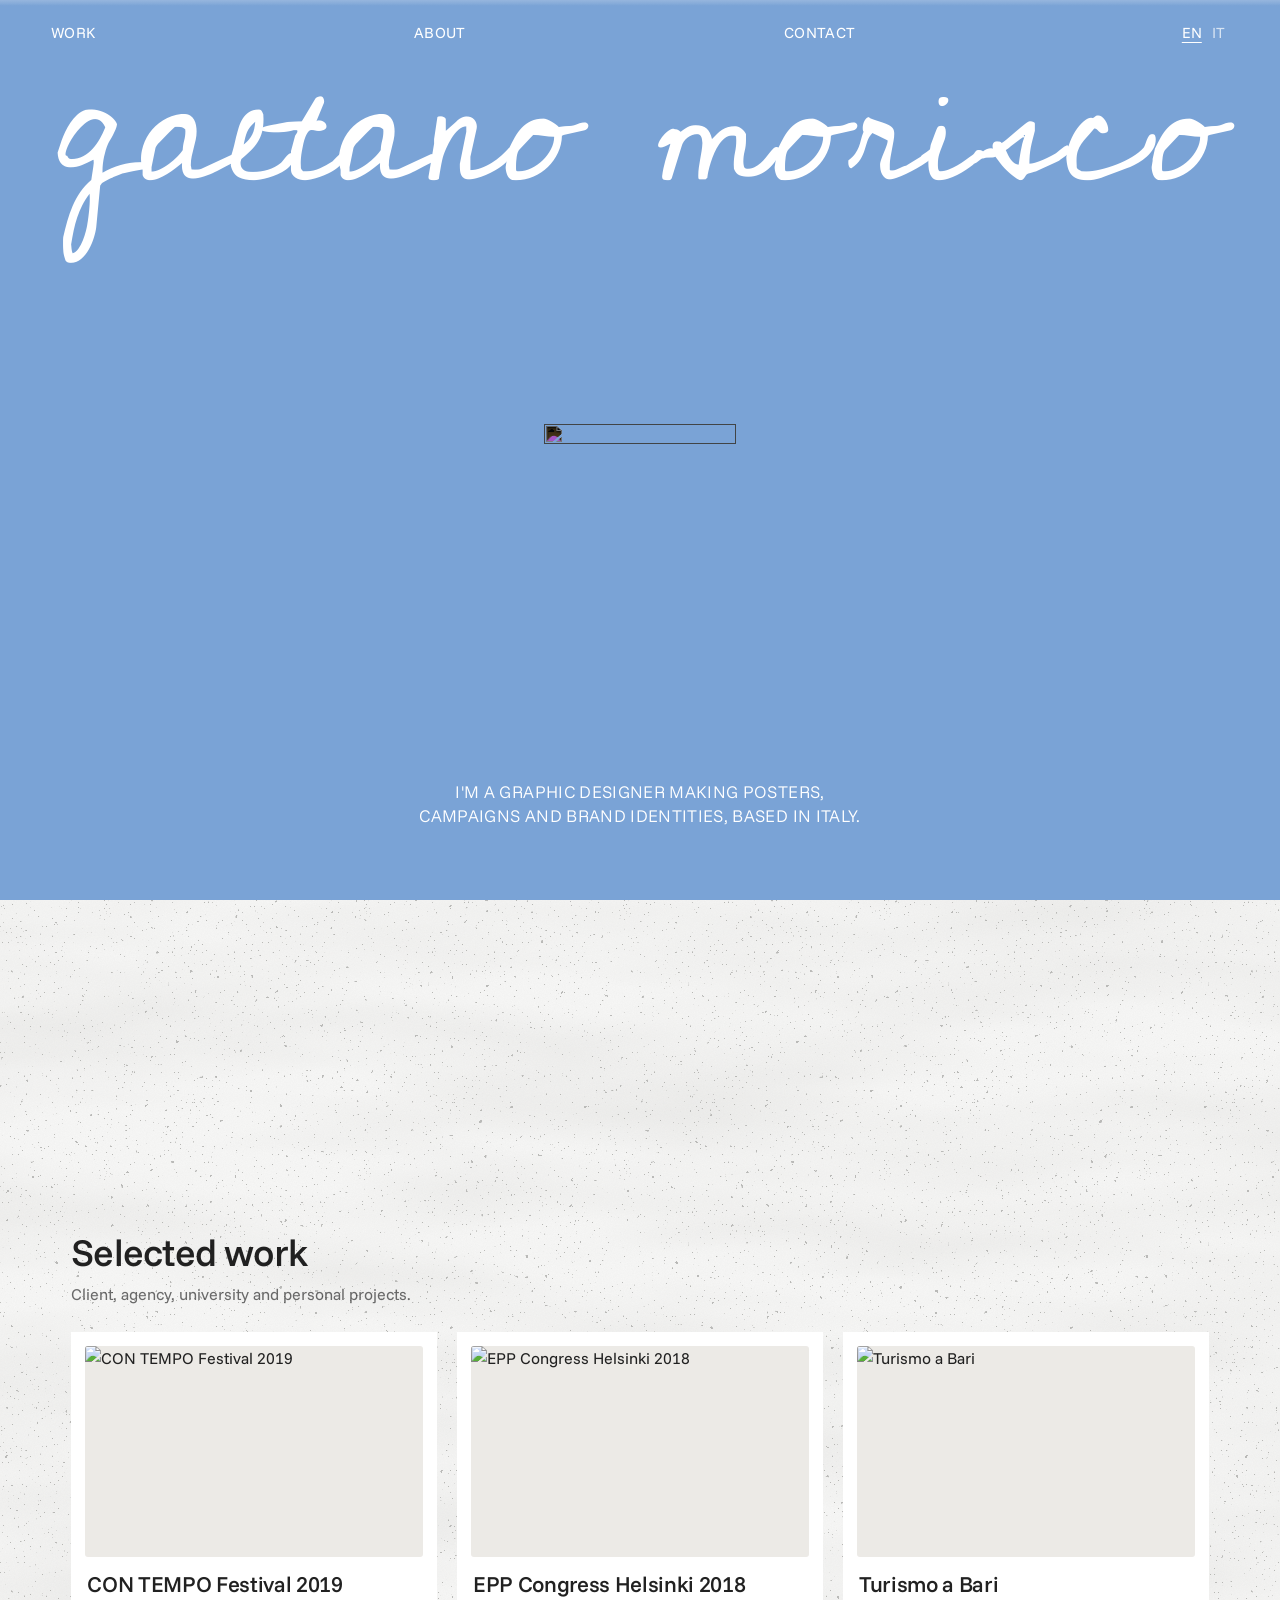
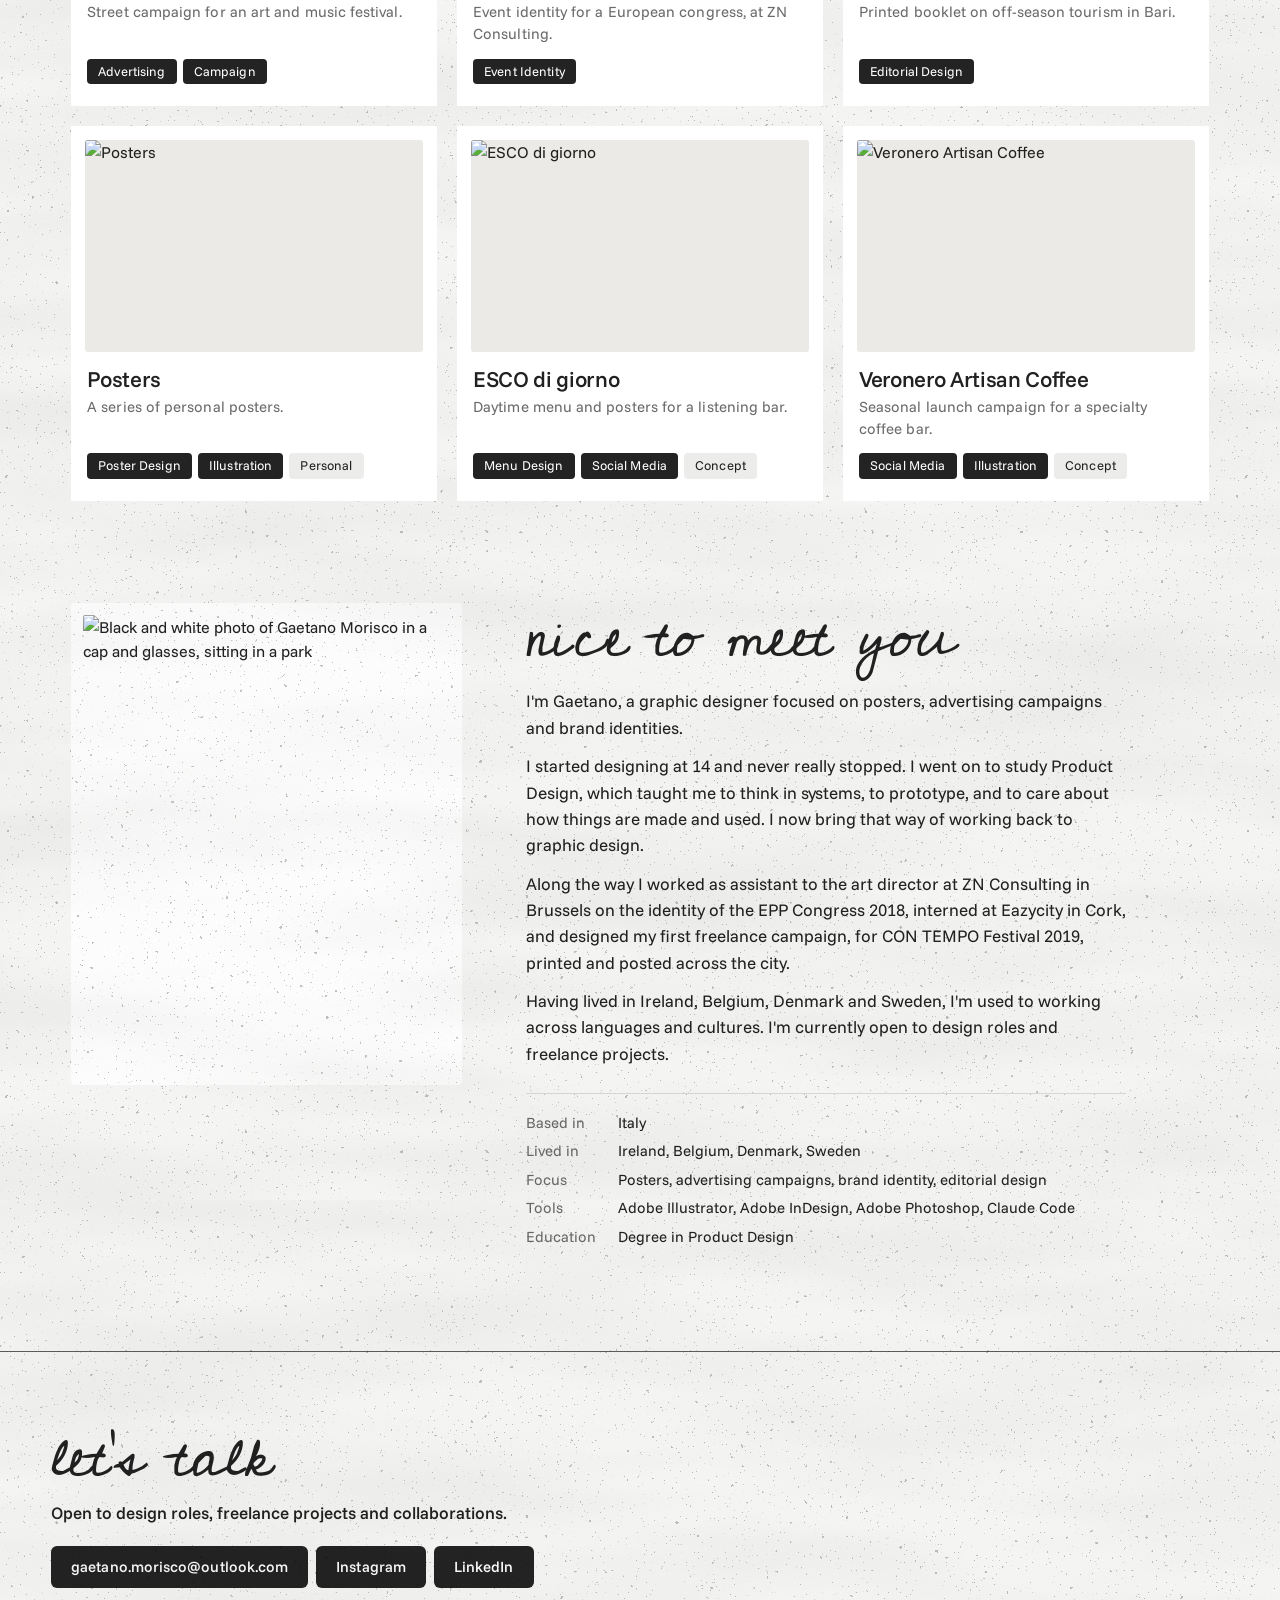
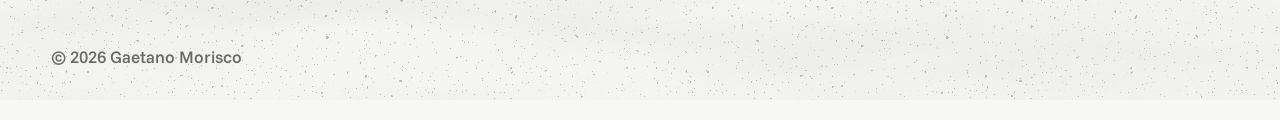
==== index.html @ 91a1e00b "Load the Drowner font faster and fade the name in once it's ready (no fallback-font flash) Co-Author" ====
<!doctype html>
<html lang="en">
<head>
  <meta charset="utf-8">
  <meta name="viewport" content="width=device-width, initial-scale=1">
  <title>Gaetano Morisco — Graphic Designer</title>
  <meta name="description" content="Graphic design portfolio of Gaetano Morisco: posters, campaigns and brand identities.">
  <meta property="og:type" content="website">
  <meta property="og:title" content="Gaetano Morisco — Graphic Designer">
  <meta property="og:description" content="Graphic design portfolio of Gaetano Morisco: posters, campaigns and brand identities.">
  <meta property="og:image" content="https://gaetanomorisco.github.io/portfolio/images/preview.jpg">
  <meta property="og:image:width" content="1200">
  <meta property="og:image:height" content="630">
  <meta name="twitter:card" content="summary_large_image">
  <link rel="icon" type="image/png" href="images/favicon.png">
  <link rel="preload" href="fonts/Drowner.otf" as="font" type="font/otf" crossorigin>
  <link rel="preconnect" href="https://fonts.googleapis.com">
  <link rel="preconnect" href="https://fonts.gstatic.com" crossorigin>
  <link href="https://fonts.googleapis.com/css2?family=Funnel+Sans:wght@300;400;500;600&family=Cedarville+Cursive&display=swap" rel="stylesheet">
  <link rel="stylesheet" href="style.css">
</head>
<body>
  <header class="topbar float">
    <a href="#top" class="name">Gaetano Morisco</a>
    <nav>
      <a href="#work">work</a>
      <a href="#about">about</a>
      <a href="#contact">contact</a>
      <span class="lang" role="group" aria-label="Language">
        <button type="button" data-lang="en" aria-pressed="true">EN</button>
        <button type="button" data-lang="it" aria-pressed="false">IT</button>
      </span>
    </nav>
  </header>

  <main id="top">
    <section class="glass-hero">
      <nav class="hero-nav">
        <a href="#work">work</a>
        <a href="#about">about</a>
        <a href="#contact">contact</a>
        <span class="lang" role="group" aria-label="Language">
          <button type="button" data-lang="en" aria-pressed="true">EN</button>
          <button type="button" data-lang="it" aria-pressed="false">IT</button>
        </span>
      </nav>
      <h1 class="hero-name"><span>gaetano morisco</span></h1>
      <img class="hero-doodle" src="images/doodle-2.png" alt="" width="800" height="571">
      <p class="hero-line">I'm a graphic designer making posters, campaigns and brand identities, based in Italy.</p>
    </section>

    <div class="strip" aria-hidden="true"><div class="track"><a href="work/contempo.html" tabindex="-1"><img src="images/contempo-poster.jpg" alt="" loading="lazy"></a><a href="work/epp-congress.html" tabindex="-1"><img src="images/epp-logo.jpg" alt="" loading="lazy"></a><a href="work/posters.html" tabindex="-1"><img src="images/poster-going-down.jpg" alt="" loading="lazy"></a><a href="work/esco.html" tabindex="-1"><img src="images/esco-espresso.jpg" alt="" loading="lazy"></a><a href="work/veronero.html" tabindex="-1"><img src="images/veronero-launch.jpg" alt="" loading="lazy"></a><a href="work/turismo-a-bari.html" tabindex="-1"><img src="images/bari-cover.jpg" alt="" loading="lazy"></a><a href="work/contempo.html" tabindex="-1"><img src="images/contempo-billboard.jpg" alt="" loading="lazy"></a><a href="work/epp-congress.html" tabindex="-1"><img src="images/epp-lockups.jpg" alt="" loading="lazy"></a><a href="work/posters.html" tabindex="-1"><img src="images/poster-first-love.jpg" alt="" loading="lazy"></a><a href="work/esco.html" tabindex="-1"><img src="images/esco-coldbrew.jpg" alt="" loading="lazy"></a><a href="work/veronero.html" tabindex="-1"><img src="images/veronero-save.jpg" alt="" loading="lazy"></a><a href="work/turismo-a-bari.html" tabindex="-1"><img src="images/bari-strategies.jpg" alt="" loading="lazy"></a><a href="work/epp-congress.html" tabindex="-1"><img src="images/epp-icons.gif" alt="" loading="lazy"></a><a href="work/posters.html" tabindex="-1"><img src="images/poster-incongruity.jpg" alt="" loading="lazy"></a><a href="work/esco.html" tabindex="-1"><img src="images/esco-cornetto.jpg" alt="" loading="lazy"></a><a href="work/veronero.html" tabindex="-1"><img src="images/veronero-montblanc.jpg" alt="" loading="lazy"></a><a href="work/contempo.html" tabindex="-1"><img src="images/contempo-poster.jpg" alt="" loading="lazy"></a><a href="work/epp-congress.html" tabindex="-1"><img src="images/epp-logo.jpg" alt="" loading="lazy"></a><a href="work/posters.html" tabindex="-1"><img src="images/poster-going-down.jpg" alt="" loading="lazy"></a><a href="work/esco.html" tabindex="-1"><img src="images/esco-espresso.jpg" alt="" loading="lazy"></a><a href="work/veronero.html" tabindex="-1"><img src="images/veronero-launch.jpg" alt="" loading="lazy"></a><a href="work/turismo-a-bari.html" tabindex="-1"><img src="images/bari-cover.jpg" alt="" loading="lazy"></a><a href="work/contempo.html" tabindex="-1"><img src="images/contempo-billboard.jpg" alt="" loading="lazy"></a><a href="work/epp-congress.html" tabindex="-1"><img src="images/epp-lockups.jpg" alt="" loading="lazy"></a><a href="work/posters.html" tabindex="-1"><img src="images/poster-first-love.jpg" alt="" loading="lazy"></a><a href="work/esco.html" tabindex="-1"><img src="images/esco-coldbrew.jpg" alt="" loading="lazy"></a><a href="work/veronero.html" tabindex="-1"><img src="images/veronero-save.jpg" alt="" loading="lazy"></a><a href="work/turismo-a-bari.html" tabindex="-1"><img src="images/bari-strategies.jpg" alt="" loading="lazy"></a><a href="work/epp-congress.html" tabindex="-1"><img src="images/epp-icons.gif" alt="" loading="lazy"></a><a href="work/posters.html" tabindex="-1"><img src="images/poster-incongruity.jpg" alt="" loading="lazy"></a><a href="work/esco.html" tabindex="-1"><img src="images/esco-cornetto.jpg" alt="" loading="lazy"></a><a href="work/veronero.html" tabindex="-1"><img src="images/veronero-montblanc.jpg" alt="" loading="lazy"></a></div></div>

    <section id="work" class="section wrap">
      <h2>Selected work</h2>
      <p class="sub">Client, agency, university and personal projects.</p>
      <div class="cards">
        <a class="card" href="work/contempo.html">
          <div class="img"><img src="images/contempo-banner.jpg" alt="CON TEMPO Festival 2019" style="object-position: 50% 40%" loading="lazy"></div>
          <h3>CON TEMPO Festival 2019</h3>
          <p>Street campaign for an art and music festival.</p>
          <div class="tags"><span class="tag">Advertising</span><span class="tag">Campaign</span></div>
        </a>
        <a class="card" href="work/epp-congress.html">
          <div class="img"><img src="images/epp-stage.jpg" alt="EPP Congress Helsinki 2018" style="object-position: 50% 50%" loading="lazy"></div>
          <h3>EPP Congress Helsinki 2018</h3>
          <p>Event identity for a European congress, at ZN Consulting.</p>
          <div class="tags"><span class="tag">Event Identity</span></div>
        </a>
        <a class="card" href="work/turismo-a-bari.html">
          <div class="img"><img src="images/bari-mockup.jpg" alt="Turismo a Bari" style="object-position: 45% 50%" loading="lazy"></div>
          <h3>Turismo a Bari</h3>
          <p>Printed booklet on off-season tourism in Bari.</p>
          <div class="tags"><span class="tag">Editorial Design</span></div>
        </a>
        <a class="card" href="work/posters.html">
          <div class="img"><img src="images/mockup-posters.jpg" alt="Posters" style="object-position: 50% 50%" loading="lazy"></div>
          <h3>Posters</h3>
          <p>A series of personal posters.</p>
          <div class="tags"><span class="tag">Poster Design</span><span class="tag">Illustration</span><span class="tag light">Personal</span></div>
        </a>
        <a class="card" href="work/esco.html">
          <div class="img"><img src="images/mockup-esco.jpg" alt="ESCO di giorno" style="object-position: 50% 50%" loading="lazy"></div>
          <h3>ESCO di giorno</h3>
          <p>Daytime menu and posters for a listening bar.</p>
          <div class="tags"><span class="tag">Menu Design</span><span class="tag">Social Media</span><span class="tag light">Concept</span></div>
        </a>
        <a class="card" href="work/veronero.html">
          <div class="img"><img src="images/veronero-feed.jpg" alt="Veronero Artisan Coffee" style="object-position: 50% 50%" loading="lazy"></div>
          <h3>Veronero Artisan Coffee</h3>
          <p>Seasonal launch campaign for a specialty coffee bar.</p>
          <div class="tags"><span class="tag">Social Media</span><span class="tag">Illustration</span><span class="tag light">Concept</span></div>
        </a>
      </div>
    </section>


    <section id="about" class="section wrap about">
      <figure class="photo"><img src="images/portrait.jpg" alt="Black and white photo of Gaetano Morisco in a cap and glasses, sitting in a park" loading="lazy"></figure>
      <div>
        <h2 class="hand">nice to meet you</h2>
        <p>I'm Gaetano, a graphic designer focused on posters, advertising campaigns and brand identities.</p>
        <p>I started designing at 14 and never really stopped. I went on to study Product Design, which taught me to think in systems, to prototype, and to care about how things are made and used. I now bring that way of working back to graphic design.</p>
        <p>Along the way I worked as assistant to the art director at ZN Consulting in Brussels on the identity of the EPP Congress 2018, interned at Eazycity in Cork, and designed my first freelance campaign, for CON TEMPO Festival 2019, printed and posted across the city.</p>
        <p>Having lived in Ireland, Belgium, Denmark and Sweden, I'm used to working across languages and cultures. I'm currently open to design roles and freelance projects.</p>
        <dl>
          <dt>Based in</dt><dd>Italy</dd>
          <dt>Lived in</dt><dd>Ireland, Belgium, Denmark, Sweden</dd>
          <dt>Focus</dt><dd>Posters, advertising campaigns, brand identity, editorial design</dd>
          <dt>Tools</dt><dd>Adobe Illustrator, Adobe InDesign, Adobe Photoshop, Claude Code</dd>
          <dt>Education</dt><dd>Degree in Product Design</dd>
        </dl>
      </div>
    </section>
  </main>

  <footer id="contact" class="contact">
    <div class="inner">
      <div>
        <h2>let's talk</h2>
        <p>Open to design roles, freelance projects and collaborations.</p>
        <div class="buttons">
          <a class="btn" href="mailto:gaetano.morisco@outlook.com">gaetano.morisco@outlook.com</a>
          <a class="btn" href="https://www.instagram.com/gtn.mrs/" target="_blank" rel="noopener">Instagram</a>
          <a class="btn" href="https://www.linkedin.com/in/gaetanomorisco/" target="_blank" rel="noopener">LinkedIn</a>
        </div>
      </div>
      <img class="doodle doodle-end" src="images/doodle-cup.png" alt="" loading="lazy">
    </div>
    <p class="legal">© 2026 Gaetano Morisco</p>
  </footer>

  <script>
    // stretch the name to run edge to edge
    const nameEl = document.querySelector('.hero-name'), nameSpan = nameEl.querySelector('span');
    function fitName() {
      nameEl.style.fontSize = '100px';
      nameEl.style.fontSize = (100 * nameEl.clientWidth / nameSpan.offsetWidth) + 'px';
    }
    const showName = () => { fitName(); nameEl.classList.add('name-ready'); };
    document.fonts.load('1em Drowner').then(showName, showName);
    setTimeout(showName, 3000); // never leave it hidden on a very slow connection
    addEventListener('resize', fitName);
    // the top bar slides in once the hero has scrolled away
    const bar = document.querySelector('.topbar.float');
    const hero = document.querySelector('.glass-hero');
    const onScroll = () => bar.classList.toggle('show', scrollY > hero.offsetHeight - 80);
    addEventListener('scroll', onScroll, { passive: true }); onScroll();
  </script>
  <script src="lang.js"></script>
</body>
</html>
---- style.css ----
/* ------------------------------------------------------------
   Light, friendly portfolio: handwritten greeting, doodles,
   a scrolling strip of work and simple white project cards.
   ------------------------------------------------------------ */
:root {
  --bg: #f7f7f6;
  --card: #ffffff;
  --ink: #212121;
  --muted: #6b6b6b;
  --line: #d9d9d6;
  --pill: #232323;

  --sans: "Funnel Sans", "Helvetica Neue", Arial, sans-serif;
  --hand: "Drowner", "Cedarville Cursive", "Bradley Hand", cursive;

  --gutter: clamp(16px, 4vw, 56px);
  --wrap: 1240px;
}

/* Drowner by Hainz Studio — the font file goes in the fonts/ folder */
@font-face {
  font-family: "Drowner";
  src: url("fonts/Drowner.otf") format("opentype");
  font-display: block;
}

* { box-sizing: border-box; margin: 0; padding: 0; }
html { scroll-behavior: smooth; }
body { position: relative; background: var(--bg); color: var(--ink); font-family: var(--sans); font-size: 16px; line-height: 1.5; -webkit-font-smoothing: antialiased; overflow-x: hidden; }
/* Photocopy texture over the whole page (project images sit above it) */
body::after {
  content: "";
  position: absolute;
  inset: 0;
  pointer-events: none;
  z-index: 100;
  opacity: .38;
  mix-blend-mode: multiply;
  background-image:
    /* toner speckle: small sharp dark dots */
    url("data:image/svg+xml,%3Csvg xmlns='http://www.w3.org/2000/svg' width='260' height='260'%3E%3Cfilter id='s'%3E%3CfeTurbulence type='fractalNoise' baseFrequency='0.5' numOctaves='2' seed='3' stitchTiles='stitch'/%3E%3CfeColorMatrix values='0 0 0 0 0.08 0 0 0 0 0.08 0 0 0 0 0.07 40 0 0 0 -29.4'/%3E%3C/filter%3E%3Crect width='100%25' height='100%25' filter='url(%23s)'/%3E%3C/svg%3E"),
    /* dust: fewer, bigger specks */
    url("data:image/svg+xml,%3Csvg xmlns='http://www.w3.org/2000/svg' width='620' height='620'%3E%3Cfilter id='d'%3E%3CfeTurbulence type='fractalNoise' baseFrequency='0.2' numOctaves='2' seed='11' stitchTiles='stitch'/%3E%3CfeColorMatrix values='0 0 0 0 0.1 0 0 0 0 0.1 0 0 0 0 0.09 40 0 0 0 -31.4'/%3E%3C/filter%3E%3Crect width='100%25' height='100%25' filter='url(%23d)'/%3E%3C/svg%3E"),
    /* uneven toner: soft blotches and faint horizontal streaks */
    url("data:image/svg+xml,%3Csvg xmlns='http://www.w3.org/2000/svg' width='1400' height='1400'%3E%3Cfilter id='t'%3E%3CfeTurbulence type='fractalNoise' baseFrequency='0.0025 0.012' numOctaves='3' seed='7' stitchTiles='stitch'/%3E%3CfeColorMatrix values='0 0 0 0 0.3 0 0 0 0 0.29 0 0 0 0 0.27 0.5 0 0 0 -0.16'/%3E%3C/filter%3E%3Crect width='100%25' height='100%25' filter='url(%23t)'/%3E%3C/svg%3E"),
    /* fine paper grain */
    url("data:image/svg+xml,%3Csvg xmlns='http://www.w3.org/2000/svg' width='200' height='200'%3E%3Cfilter id='n'%3E%3CfeTurbulence type='fractalNoise' baseFrequency='0.9' numOctaves='3' stitchTiles='stitch'/%3E%3CfeColorMatrix values='0 0 0 0 0.5 0 0 0 0 0.5 0 0 0 0 0.5 0 0 0 0.22 0'/%3E%3C/filter%3E%3Crect width='100%25' height='100%25' filter='url(%23n)'/%3E%3C/svg%3E");
}

/* keep artwork and the portrait clean: lift them above the grain */
.row img, .card .img, .about .photo img { position: relative; z-index: 101; }
.strip { position: relative; z-index: 101; }
.card { position: relative; z-index: 101; }

a { color: inherit; text-decoration: none; }
img, video { display: block; }
.wrap { max-width: var(--wrap); margin: 0 auto; padding: 0 var(--gutter); }
.hand { font-family: var(--hand); font-weight: 400; }

/* ---------- Top bar ---------- */
.topbar { position: sticky; top: 0; z-index: 200; display: flex; justify-content: space-between; align-items: center; gap: 16px;
  padding: 18px var(--gutter); background: rgba(247,247,246,.72); -webkit-backdrop-filter: blur(20px) saturate(180%); backdrop-filter: blur(20px) saturate(180%);
  border-bottom: 1px solid rgba(33,33,33,.12); }
/* soft edge where page content meets the floating bar */
.topbar::after { content: ""; position: absolute; left: 0; right: 0; top: 100%; height: 14px; pointer-events: none;
  background: linear-gradient(rgba(247,247,246,.55), rgba(247,247,246,0)); }
.name { font-size: 22px; letter-spacing: -0.01em; white-space: nowrap; }
.topbar nav { display: flex; align-items: center; gap: clamp(14px, 2.2vw, 30px); font-size: 19px; }
.topbar nav a { white-space: nowrap; }
.topbar nav a:hover { text-decoration: underline; text-underline-offset: 5px; text-decoration-thickness: 1px; }
.topbar nav a:active, .back:active, .next a:active, .lang button:active { opacity: .55; }
.lang { display: inline-flex; gap: 2px; font-size: 13px; margin-left: 4px; }
.lang button { font: inherit; background: none; border: 0; color: var(--muted); padding: 2px 4px; cursor: pointer; }
.lang button[aria-pressed="true"] { color: var(--ink); text-decoration: underline; text-underline-offset: 4px; }

/* ---------- Hero ---------- */
.hero { display: grid; grid-template-columns: minmax(0, 1fr) auto; align-items: center; gap: 30px;
  max-width: 1360px; margin: 0 auto; padding: clamp(60px, 10vw, 140px) var(--gutter) clamp(40px, 6vw, 80px); }
.hero h1 { font-family: var(--hand); font-weight: 400; font-size: clamp(54px, 9vw, 124px); line-height: 1.02; letter-spacing: -0.01em; }
.hero p { margin-top: 18px; max-width: 760px; font-size: clamp(18px, 1.6vw, 22px); line-height: 1.3; }
.hero p b { font-weight: 600; }
.doodle { width: clamp(150px, 19vw, 260px); height: auto; }
.doodle path, .doodle circle, .doodle ellipse { fill: none; stroke: #232323; stroke-width: 7; stroke-linecap: round; stroke-linejoin: round; }

/* ---------- Scrolling strip ---------- */
.strip { overflow: hidden; padding: 12px 0 clamp(60px, 8vw, 110px); }
.strip .track { display: flex; gap: 10px; width: max-content; animation: slide 60s linear infinite; }
.strip:hover .track { animation-play-state: paused; }
.strip a { flex: none; }
.strip img { height: clamp(160px, 17vw, 240px); width: auto; border-radius: 4px; }
@keyframes slide { to { transform: translateX(-50%); } }
@media (prefers-reduced-motion: reduce) { .strip .track { animation: none; } .strip { overflow-x: auto; } }

/* ---------- Project cards ---------- */
.section { padding-bottom: clamp(60px, 8vw, 110px); }
.section h2 { font-size: clamp(28px, 3vw, 38px); font-weight: 500; letter-spacing: -0.02em; line-height: 1.1; margin-bottom: 8px; }
.section .sub { color: var(--muted); font-size: 16px; margin-bottom: 26px; }
.cards { display: grid; grid-template-columns: repeat(3, minmax(0, 1fr)); gap: 20px; }
@media (max-width: 1000px) and (min-width: 761px) { .cards { grid-template-columns: repeat(2, minmax(0, 1fr)); } }
.card { background: var(--card); padding: 14px 14px 22px; transition: transform .35s cubic-bezier(.2,.8,.2,1), box-shadow .35s cubic-bezier(.2,.8,.2,1); display: flex; flex-direction: column; }
.card:hover { transform: translateY(-3px); box-shadow: 0 10px 26px rgba(0,0,0,.07); }
.card:active { transform: translateY(-1px) scale(.985); box-shadow: 0 4px 12px rgba(0,0,0,.06); transition-duration: .1s; }
.card .img { overflow: hidden; border-radius: 3px; background: #eceae6; }
.card img { width: 100%; aspect-ratio: 16 / 10; object-fit: cover; }
.card h3 { font-size: 22px; font-weight: 500; margin: 14px 2px 4px; letter-spacing: -0.015em; line-height: 1.2; }
.card p { font-size: 15px; color: var(--muted); margin: 0 2px 14px; line-height: 1.45; letter-spacing: .005em; }
.tags { display: flex; flex-wrap: wrap; gap: 6px; margin: auto 2px 0; }
.tag { background: var(--pill); color: #fff; font-size: 13px; letter-spacing: .01em; padding: 3px 11px; border-radius: 4px; }
.tag.light { background: #ececea; color: var(--ink); }

/* ---------- About ---------- */
.about { display: grid; grid-template-columns: minmax(0, 4fr) minmax(0, 7fr); gap: clamp(26px, 5vw, 70px); align-items: start; }
.about .photo { border-radius: 4px; overflow: hidden; background: var(--card); padding: 12px; }
.about .photo img { width: 100%; aspect-ratio: 4 / 5; object-fit: cover; border-radius: 2px; }
.about .hand { font-size: clamp(40px, 5vw, 64px); line-height: 1.05; margin-bottom: 18px; }
.about p { font-size: 17px; line-height: 1.55; max-width: 600px; }
.about p + p { margin-top: 12px; }
.about dl { display: grid; grid-template-columns: auto 1fr; gap: 6px 22px; margin-top: 26px; padding-top: 18px; border-top: 1px solid var(--line); font-size: 15px; max-width: 600px; }
.about dt { color: var(--muted); }

/* ---------- Footer / contact ---------- */
.contact { border-top: 1px solid #5d5d5d; }
.contact .inner { max-width: 1360px; margin: 0 auto; padding: clamp(40px, 6vw, 70px) var(--gutter) 30px; display: grid; grid-template-columns: minmax(0, 1fr) auto; gap: 30px; align-items: center; }
.contact h2 { font-family: var(--hand); font-weight: 400; font-size: clamp(40px, 5vw, 64px); line-height: 1.1; }
.contact p { font-size: 17px; margin: 8px 0 20px; font-weight: 500; }
.buttons { display: flex; flex-wrap: wrap; gap: 8px; }
.btn { background: var(--pill); color: #fff; font-size: 15px; font-weight: 500; letter-spacing: .005em; padding: 10px 20px; border-radius: 6px; transition: opacity .2s, transform .3s cubic-bezier(.2,.8,.2,1); }
.btn:hover { opacity: .85; }
.btn:active { transform: scale(.96); transition-duration: .1s; }
.contact .doodle { width: clamp(120px, 13vw, 180px); }
.legal { max-width: 1360px; margin: 0 auto; padding: 18px var(--gutter) 30px; font-size: 12px; color: var(--muted); }

/* ---------- Project pages ---------- */
.back { display: inline-block; font-size: 16px; margin: 28px 0 0; color: var(--muted); }
.back:hover { color: var(--ink); }
.case-head { padding: clamp(24px, 4vw, 50px) 0 clamp(30px, 4vw, 50px); }
.case-head h1 { font-size: clamp(40px, 6vw, 76px); font-weight: 500; letter-spacing: -0.03em; line-height: 1; margin: 12px 0 18px; }
.case-body { display: grid; grid-template-columns: minmax(0, 4fr) minmax(0, 7fr); gap: clamp(24px, 4vw, 60px); margin-top: clamp(24px, 3vw, 36px); padding-top: 20px; border-top: 1px solid var(--line); }
.facts-list { display: grid; grid-template-columns: auto 1fr; gap: 6px 18px; font-size: 15px; align-content: start; }
.facts-list dt { color: var(--muted); }
.story { font-size: 17px; line-height: 1.55; max-width: 640px; }
.story p + p { margin-top: 12px; }
.story .lead { font-size: clamp(20px, 1.9vw, 24px); line-height: 1.3; }
.note-small { margin-top: 16px; font-size: 13px; color: var(--muted); }
.gallery { max-width: 1280px; margin: 0 auto; padding: 0 var(--gutter); }
.row { display: flex; gap: clamp(10px, 1.4vw, 20px); margin-bottom: clamp(10px, 1.4vw, 20px); }
.row figure { flex: var(--r) 1 0; min-width: 0; }
.row img { width: 100%; aspect-ratio: var(--r); object-fit: cover; background: #eceae6; border-radius: 3px; cursor: zoom-in; }
.row figcaption { font-size: 13px; color: var(--muted); padding-top: 7px; }
.next { display: flex; justify-content: space-between; align-items: baseline; gap: 16px; margin: clamp(48px, 6vw, 90px) auto; padding-top: 18px; border-top: 1px solid var(--line); }
.next .label { color: var(--muted); font-size: 15px; }
.next a { font-size: clamp(24px, 3vw, 38px); font-weight: 500; letter-spacing: -0.025em; }
.next a:hover { text-decoration: underline; text-underline-offset: 6px; text-decoration-thickness: 1px; }

.lightbox { margin: auto; border: 0; padding: 0; background: transparent; max-width: 94vw; max-height: 94vh; }
.lightbox::backdrop { background: rgba(20,20,20,.9); transition: opacity .3s ease; }
.lightbox.closing::backdrop { opacity: 0; }
.lightbox img { transform-origin: top left; will-change: transform; }
.lightbox img { max-width: 94vw; max-height: 88vh; cursor: zoom-out; }
.lightbox button { margin-top: 10px; background: none; border: 1px solid #ddd; color: #ddd; padding: 4px 14px; font: inherit; font-size: 13px; cursor: pointer; border-radius: 4px; }

/* ---------- Accessibility settings ---------- */
@media (prefers-reduced-motion: reduce) {
  .card, .btn { transition: box-shadow .2s ease, opacity .2s ease; }
  .card:hover, .card:active, .btn:active { transform: none; }
}
@media (prefers-reduced-transparency: reduce) {
  .topbar { background: var(--bg); -webkit-backdrop-filter: none; backdrop-filter: none; }
  .topbar::after { display: none; }
}
@media (prefers-contrast: more) {
  .topbar { background: var(--bg); -webkit-backdrop-filter: none; backdrop-filter: none; border-bottom: 1px solid var(--ink); }
  .card { outline: 1px solid var(--ink); }
  .card p, .about dt, .facts-list dt, .row figcaption, .legal { color: #3f3f3f; }
  .tag.light { outline: 1px solid var(--ink); }
}

/* ---------- Phones ---------- */
@media (max-width: 760px) {
  .topbar { padding: 14px var(--gutter); }
  .name { font-size: 17px; }
  .topbar nav { font-size: 15px; gap: 12px; }
  .hero { grid-template-columns: minmax(0, 1fr); }
  .hero .doodle { width: 130px; order: -1; }
  .cards, .about, .case-body { grid-template-columns: minmax(0, 1fr); }
  .about .photo { max-width: 320px; }
  .contact .inner { grid-template-columns: minmax(0, 1fr); }
  .contact .doodle { display: none; }
  .row { flex-direction: column; }
  .row.two-up { flex-direction: row; flex-wrap: wrap; }
  .row.two-up figure { flex: 0 0 calc(50% - 5px); }
}
@media (max-width: 440px) {
  .name { font-size: 15px; }
  .topbar nav { font-size: 14px; gap: 9px; }
}

/* hand-drawn doodle (drawn by Gaetano) */
.doodle-img { width: clamp(220px, 27vw, 400px); height: auto; }
.doodle-end { width: clamp(130px, 13vw, 190px); height: auto; }
@media (max-width: 760px) { .hero .doodle-img { width: 220px; } .contact .doodle-end { display: none; } }

/* ---------- Glass hero ---------- */
.glass-hero {
  position: relative; z-index: 101;               /* sits above the page grain */
  min-height: 100vh; min-height: 100svh; display: flex; flex-direction: column;
  padding: 0 var(--gutter); color: #fff; overflow: hidden;
  background: #7aa3d6 url("images/hero-background.jpg") center / cover no-repeat;
}
.hero-nav { display: flex; justify-content: space-between; align-items: center; padding: 20px 0 0;
  font-size: 15px; letter-spacing: .02em; text-transform: uppercase; }
.hero-nav a:hover { text-decoration: underline; text-underline-offset: 4px; }
.hero-nav a:active { opacity: .6; }
.hero-nav .lang button { color: rgba(255,255,255,.7); font-size: 15px; }
.hero-nav .lang button[aria-pressed="true"] { color: #fff; }
.hero-name { font-family: var(--hand); font-weight: 400; font-size: 12.4vw; line-height: .9; white-space: nowrap;
  letter-spacing: 0; margin-top: 6px; text-align: center; }
.hero-name span { display: inline-block; }
.hero-doodle { width: clamp(150px, 15vw, 230px); height: auto; margin: auto; filter: invert(1); opacity: .95; }
.hero-line { font-family: var(--sans); font-weight: 300; text-transform: uppercase; text-align: center; align-self: center;
  font-size: clamp(15px, 1.35vw, 19px); line-height: 1.4; letter-spacing: .02em; max-width: 620px;
  margin: 0 0 clamp(44px, 8vh, 90px); text-wrap: balance; }

/* home top bar: hidden over the hero, slides down once it's gone */
.topbar.float { position: fixed; left: 0; right: 0; transform: translateY(-110%); transition: transform .45s cubic-bezier(.2,.8,.2,1); }
.topbar.float.show { transform: none; }
#work, #about, #contact { scroll-margin-top: 80px; }
@media (prefers-reduced-motion: reduce) { .topbar.float { transition: none; } }
@media (max-width: 760px) {
  .hero-nav { font-size: 13px; }
  .hero-nav .lang button { font-size: 13px; }
  .hero-doodle { width: 140px; }
}

/* keep the name hidden until Drowner has arrived, then fade it in */
.hero-name { opacity: 0; transition: opacity .35s ease; }
.hero-name.name-ready { opacity: 1; }
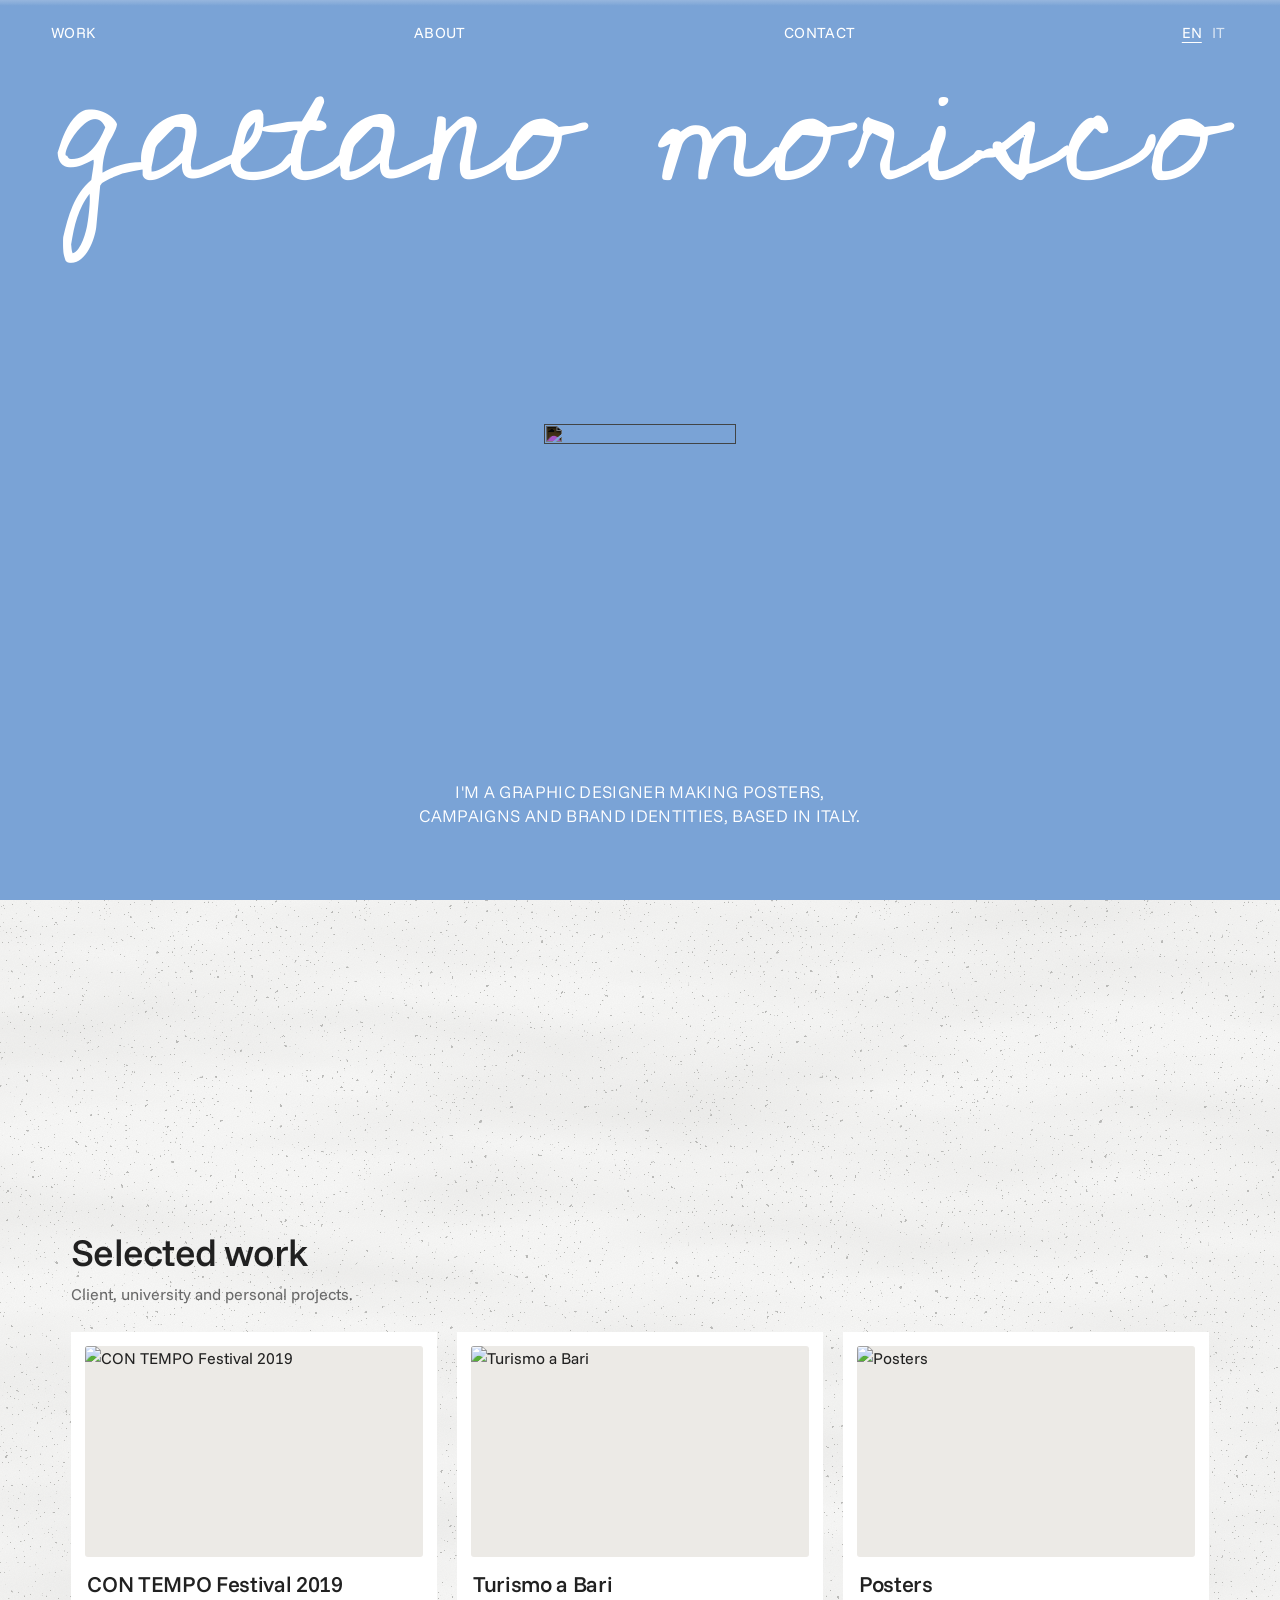
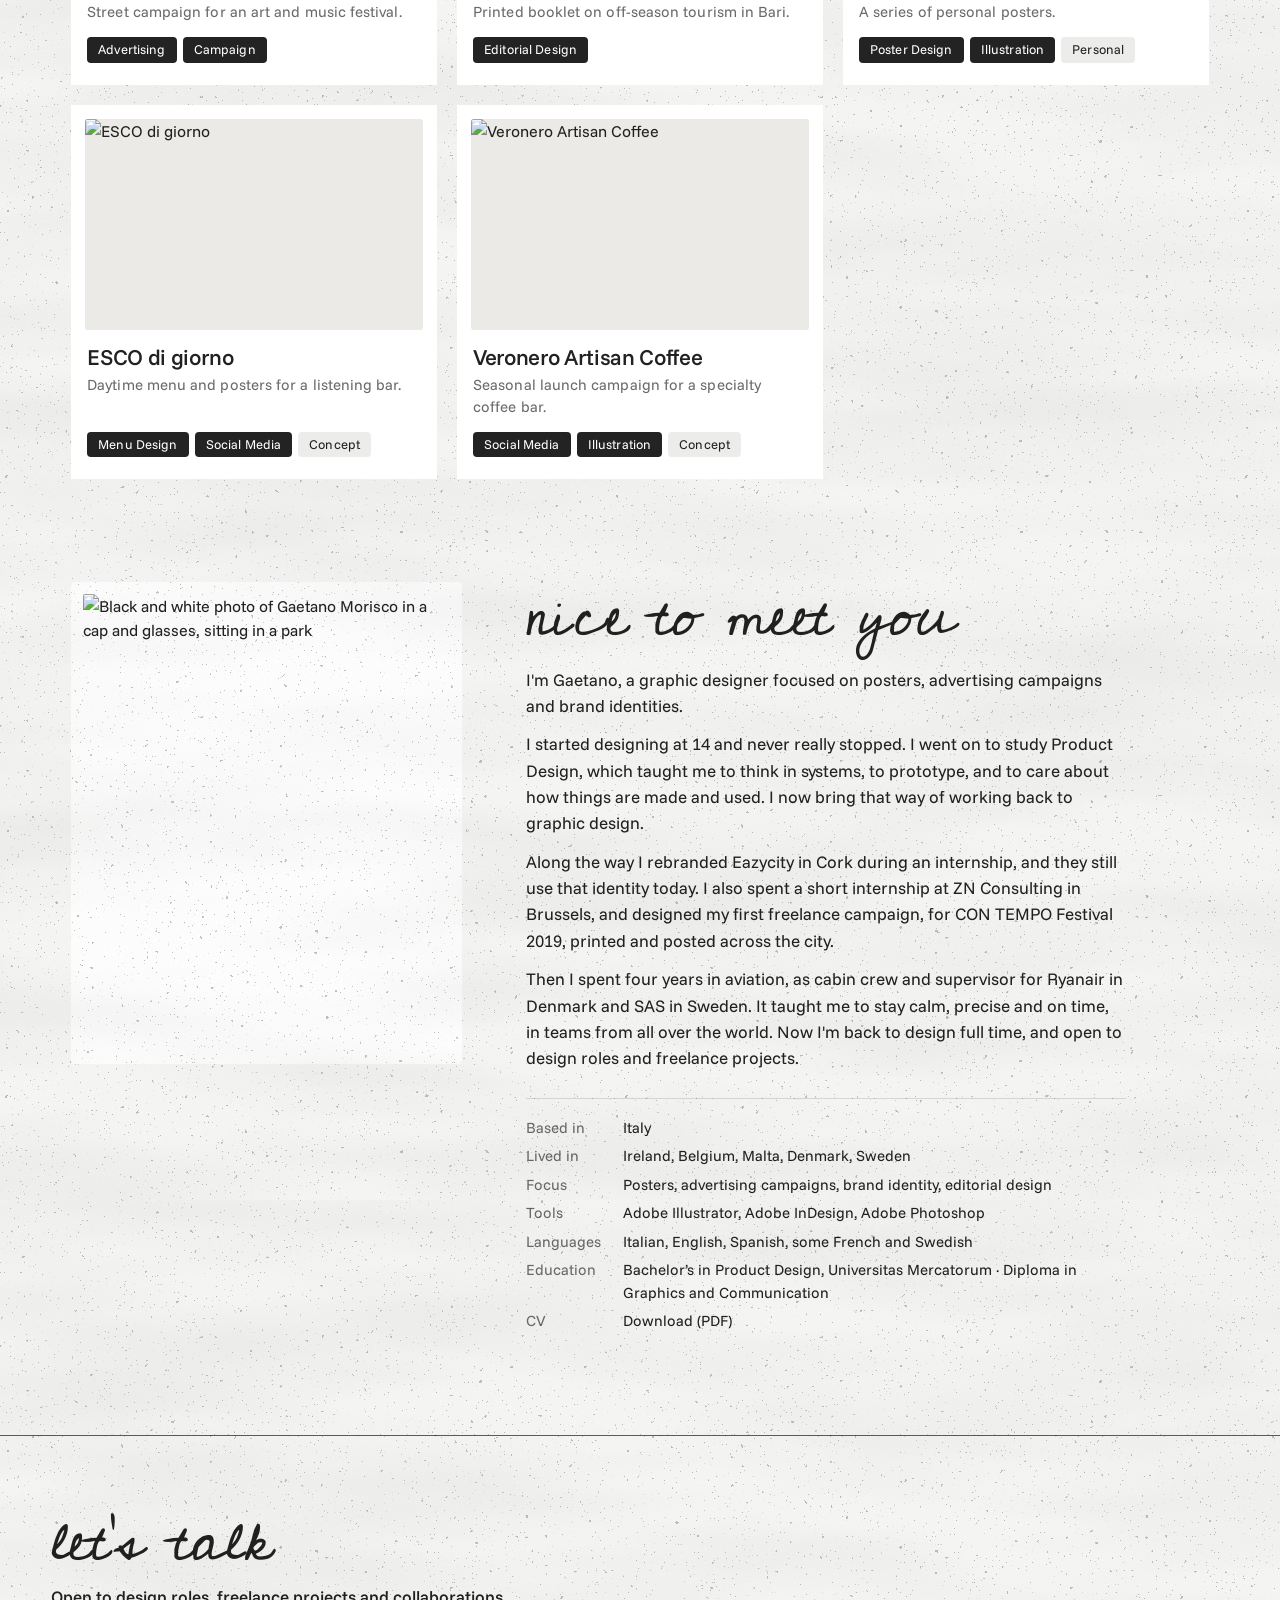
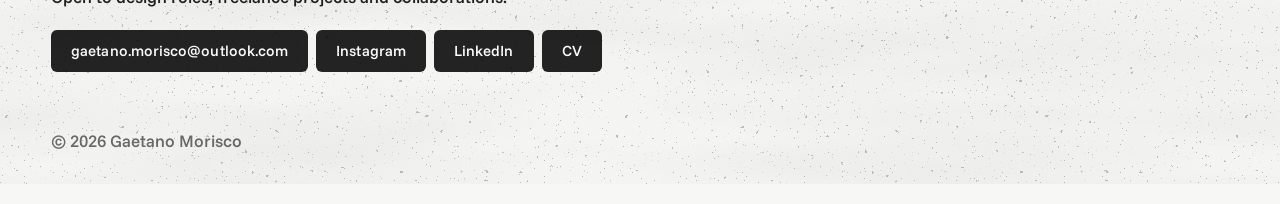
==== commit ce477d27: "Remove EPP project, rewrite About with honest internships and aviation years, add designed CV Co-Aut" ====
--- a/index.html
+++ b/index.html
@@ -49,23 +49,17 @@
       <p class="hero-line">I'm a graphic designer making posters, campaigns and brand identities, based in Italy.</p>
     </section>
 
-    <div class="strip" aria-hidden="true"><div class="track"><a href="work/contempo.html" tabindex="-1"><img src="images/contempo-poster.jpg" alt="" loading="lazy"></a><a href="work/epp-congress.html" tabindex="-1"><img src="images/epp-logo.jpg" alt="" loading="lazy"></a><a href="work/posters.html" tabindex="-1"><img src="images/poster-going-down.jpg" alt="" loading="lazy"></a><a href="work/esco.html" tabindex="-1"><img src="images/esco-espresso.jpg" alt="" loading="lazy"></a><a href="work/veronero.html" tabindex="-1"><img src="images/veronero-launch.jpg" alt="" loading="lazy"></a><a href="work/turismo-a-bari.html" tabindex="-1"><img src="images/bari-cover.jpg" alt="" loading="lazy"></a><a href="work/contempo.html" tabindex="-1"><img src="images/contempo-billboard.jpg" alt="" loading="lazy"></a><a href="work/epp-congress.html" tabindex="-1"><img src="images/epp-lockups.jpg" alt="" loading="lazy"></a><a href="work/posters.html" tabindex="-1"><img src="images/poster-first-love.jpg" alt="" loading="lazy"></a><a href="work/esco.html" tabindex="-1"><img src="images/esco-coldbrew.jpg" alt="" loading="lazy"></a><a href="work/veronero.html" tabindex="-1"><img src="images/veronero-save.jpg" alt="" loading="lazy"></a><a href="work/turismo-a-bari.html" tabindex="-1"><img src="images/bari-strategies.jpg" alt="" loading="lazy"></a><a href="work/epp-congress.html" tabindex="-1"><img src="images/epp-icons.gif" alt="" loading="lazy"></a><a href="work/posters.html" tabindex="-1"><img src="images/poster-incongruity.jpg" alt="" loading="lazy"></a><a href="work/esco.html" tabindex="-1"><img src="images/esco-cornetto.jpg" alt="" loading="lazy"></a><a href="work/veronero.html" tabindex="-1"><img src="images/veronero-montblanc.jpg" alt="" loading="lazy"></a><a href="work/contempo.html" tabindex="-1"><img src="images/contempo-poster.jpg" alt="" loading="lazy"></a><a href="work/epp-congress.html" tabindex="-1"><img src="images/epp-logo.jpg" alt="" loading="lazy"></a><a href="work/posters.html" tabindex="-1"><img src="images/poster-going-down.jpg" alt="" loading="lazy"></a><a href="work/esco.html" tabindex="-1"><img src="images/esco-espresso.jpg" alt="" loading="lazy"></a><a href="work/veronero.html" tabindex="-1"><img src="images/veronero-launch.jpg" alt="" loading="lazy"></a><a href="work/turismo-a-bari.html" tabindex="-1"><img src="images/bari-cover.jpg" alt="" loading="lazy"></a><a href="work/contempo.html" tabindex="-1"><img src="images/contempo-billboard.jpg" alt="" loading="lazy"></a><a href="work/epp-congress.html" tabindex="-1"><img src="images/epp-lockups.jpg" alt="" loading="lazy"></a><a href="work/posters.html" tabindex="-1"><img src="images/poster-first-love.jpg" alt="" loading="lazy"></a><a href="work/esco.html" tabindex="-1"><img src="images/esco-coldbrew.jpg" alt="" loading="lazy"></a><a href="work/veronero.html" tabindex="-1"><img src="images/veronero-save.jpg" alt="" loading="lazy"></a><a href="work/turismo-a-bari.html" tabindex="-1"><img src="images/bari-strategies.jpg" alt="" loading="lazy"></a><a href="work/epp-congress.html" tabindex="-1"><img src="images/epp-icons.gif" alt="" loading="lazy"></a><a href="work/posters.html" tabindex="-1"><img src="images/poster-incongruity.jpg" alt="" loading="lazy"></a><a href="work/esco.html" tabindex="-1"><img src="images/esco-cornetto.jpg" alt="" loading="lazy"></a><a href="work/veronero.html" tabindex="-1"><img src="images/veronero-montblanc.jpg" alt="" loading="lazy"></a></div></div>
+    <div class="strip" aria-hidden="true"><div class="track"><a href="work/contempo.html" tabindex="-1"><img src="images/contempo-poster.jpg" alt="" loading="lazy"></a><a href="work/posters.html" tabindex="-1"><img src="images/poster-going-down.jpg" alt="" loading="lazy"></a><a href="work/esco.html" tabindex="-1"><img src="images/esco-espresso.jpg" alt="" loading="lazy"></a><a href="work/veronero.html" tabindex="-1"><img src="images/veronero-launch.jpg" alt="" loading="lazy"></a><a href="work/turismo-a-bari.html" tabindex="-1"><img src="images/bari-cover.jpg" alt="" loading="lazy"></a><a href="work/contempo.html" tabindex="-1"><img src="images/contempo-billboard.jpg" alt="" loading="lazy"></a><a href="work/posters.html" tabindex="-1"><img src="images/poster-first-love.jpg" alt="" loading="lazy"></a><a href="work/esco.html" tabindex="-1"><img src="images/esco-coldbrew.jpg" alt="" loading="lazy"></a><a href="work/veronero.html" tabindex="-1"><img src="images/veronero-save.jpg" alt="" loading="lazy"></a><a href="work/turismo-a-bari.html" tabindex="-1"><img src="images/bari-strategies.jpg" alt="" loading="lazy"></a><a href="work/posters.html" tabindex="-1"><img src="images/poster-incongruity.jpg" alt="" loading="lazy"></a><a href="work/esco.html" tabindex="-1"><img src="images/esco-cornetto.jpg" alt="" loading="lazy"></a><a href="work/veronero.html" tabindex="-1"><img src="images/veronero-montblanc.jpg" alt="" loading="lazy"></a><a href="work/contempo.html" tabindex="-1"><img src="images/contempo-poster.jpg" alt="" loading="lazy"></a><a href="work/posters.html" tabindex="-1"><img src="images/poster-going-down.jpg" alt="" loading="lazy"></a><a href="work/esco.html" tabindex="-1"><img src="images/esco-espresso.jpg" alt="" loading="lazy"></a><a href="work/veronero.html" tabindex="-1"><img src="images/veronero-launch.jpg" alt="" loading="lazy"></a><a href="work/turismo-a-bari.html" tabindex="-1"><img src="images/bari-cover.jpg" alt="" loading="lazy"></a><a href="work/contempo.html" tabindex="-1"><img src="images/contempo-billboard.jpg" alt="" loading="lazy"></a><a href="work/posters.html" tabindex="-1"><img src="images/poster-first-love.jpg" alt="" loading="lazy"></a><a href="work/esco.html" tabindex="-1"><img src="images/esco-coldbrew.jpg" alt="" loading="lazy"></a><a href="work/veronero.html" tabindex="-1"><img src="images/veronero-save.jpg" alt="" loading="lazy"></a><a href="work/turismo-a-bari.html" tabindex="-1"><img src="images/bari-strategies.jpg" alt="" loading="lazy"></a><a href="work/posters.html" tabindex="-1"><img src="images/poster-incongruity.jpg" alt="" loading="lazy"></a><a href="work/esco.html" tabindex="-1"><img src="images/esco-cornetto.jpg" alt="" loading="lazy"></a><a href="work/veronero.html" tabindex="-1"><img src="images/veronero-montblanc.jpg" alt="" loading="lazy"></a></div></div>
 
     <section id="work" class="section wrap">
       <h2>Selected work</h2>
-      <p class="sub">Client, agency, university and personal projects.</p>
+      <p class="sub">Client, university and personal projects.</p>
       <div class="cards">
         <a class="card" href="work/contempo.html">
           <div class="img"><img src="images/contempo-banner.jpg" alt="CON TEMPO Festival 2019" style="object-position: 50% 40%" loading="lazy"></div>
           <h3>CON TEMPO Festival 2019</h3>
           <p>Street campaign for an art and music festival.</p>
           <div class="tags"><span class="tag">Advertising</span><span class="tag">Campaign</span></div>
-        </a>
-        <a class="card" href="work/epp-congress.html">
-          <div class="img"><img src="images/epp-stage.jpg" alt="EPP Congress Helsinki 2018" style="object-position: 50% 50%" loading="lazy"></div>
-          <h3>EPP Congress Helsinki 2018</h3>
-          <p>Event identity for a European congress, at ZN Consulting.</p>
-          <div class="tags"><span class="tag">Event Identity</span></div>
         </a>
         <a class="card" href="work/turismo-a-bari.html">
           <div class="img"><img src="images/bari-mockup.jpg" alt="Turismo a Bari" style="object-position: 45% 50%" loading="lazy"></div>
@@ -101,14 +95,16 @@
         <h2 class="hand">nice to meet you</h2>
         <p>I'm Gaetano, a graphic designer focused on posters, advertising campaigns and brand identities.</p>
         <p>I started designing at 14 and never really stopped. I went on to study Product Design, which taught me to think in systems, to prototype, and to care about how things are made and used. I now bring that way of working back to graphic design.</p>
-        <p>Along the way I worked as assistant to the art director at ZN Consulting in Brussels on the identity of the EPP Congress 2018, interned at Eazycity in Cork, and designed my first freelance campaign, for CON TEMPO Festival 2019, printed and posted across the city.</p>
-        <p>Having lived in Ireland, Belgium, Denmark and Sweden, I'm used to working across languages and cultures. I'm currently open to design roles and freelance projects.</p>
+        <p>Along the way I rebranded Eazycity in Cork during an internship, and they still use that identity today. I also spent a short internship at ZN Consulting in Brussels, and designed my first freelance campaign, for CON TEMPO Festival 2019, printed and posted across the city.</p>
+        <p>Then I spent four years in aviation, as cabin crew and supervisor for Ryanair in Denmark and SAS in Sweden. It taught me to stay calm, precise and on time, in teams from all over the world. Now I'm back to design full time, and open to design roles and freelance projects.</p>
         <dl>
           <dt>Based in</dt><dd>Italy</dd>
-          <dt>Lived in</dt><dd>Ireland, Belgium, Denmark, Sweden</dd>
+          <dt>Lived in</dt><dd>Ireland, Belgium, Malta, Denmark, Sweden</dd>
           <dt>Focus</dt><dd>Posters, advertising campaigns, brand identity, editorial design</dd>
-          <dt>Tools</dt><dd>Adobe Illustrator, Adobe InDesign, Adobe Photoshop, Claude Code</dd>
-          <dt>Education</dt><dd>Degree in Product Design</dd>
+          <dt>Tools</dt><dd>Adobe Illustrator, Adobe InDesign, Adobe Photoshop</dd>
+          <dt>Languages</dt><dd>Italian, English, Spanish, some French and Swedish</dd>
+          <dt>Education</dt><dd>Bachelor’s in Product Design, Universitas Mercatorum · Diploma in Graphics and Communication</dd>
+          <dt>CV</dt><dd><a class="cv-link" href="cv.pdf" target="_blank" rel="noopener">Download (PDF)</a></dd>
         </dl>
       </div>
     </section>
@@ -123,6 +119,7 @@
           <a class="btn" href="mailto:gaetano.morisco@outlook.com">gaetano.morisco@outlook.com</a>
           <a class="btn" href="https://www.instagram.com/gtn.mrs/" target="_blank" rel="noopener">Instagram</a>
           <a class="btn" href="https://www.linkedin.com/in/gaetanomorisco/" target="_blank" rel="noopener">LinkedIn</a>
+          <a class="btn" href="cv.pdf" target="_blank" rel="noopener">CV</a>
         </div>
       </div>
       <img class="doodle doodle-end" src="images/doodle-cup.png" alt="" loading="lazy">
